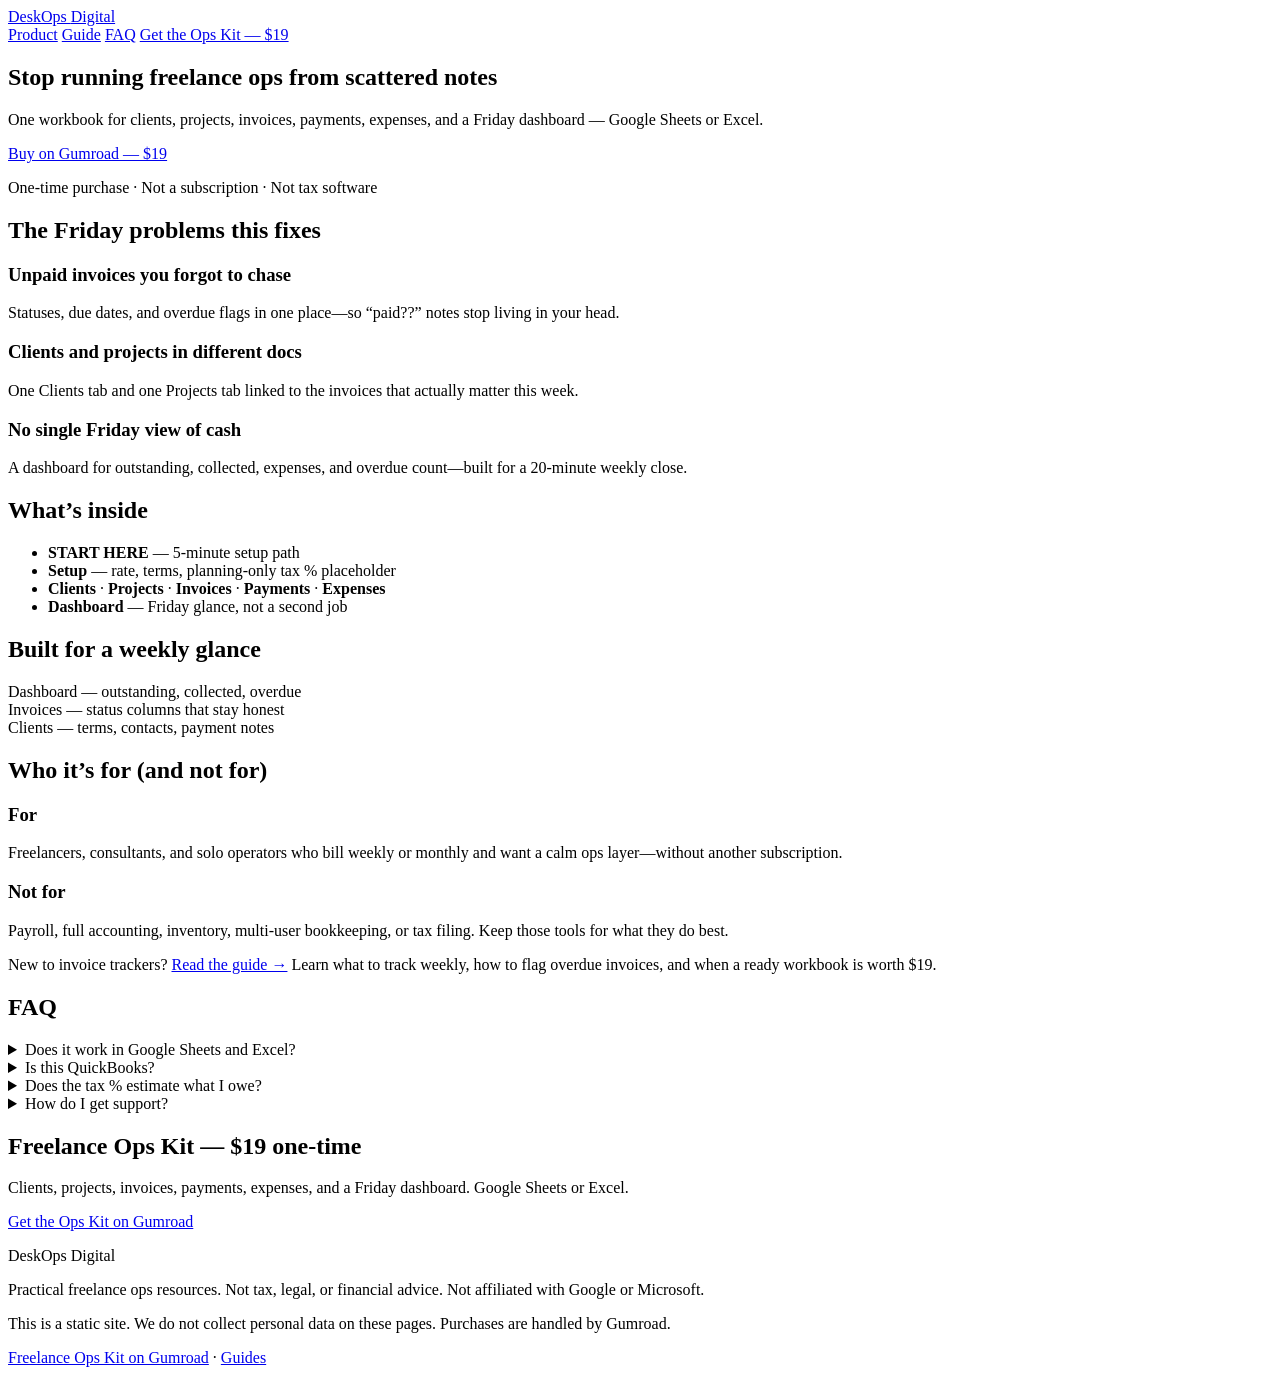
==== index.html @ dc0d470a "Add index.html" ====
<!DOCTYPE html>
<html lang="en">
<head>
  <meta charset="utf-8">
  <meta name="viewport" content="width=device-width, initial-scale=1">
  <title>Freelance Ops Kit — Client, Invoice &amp; Expense Tracker | DeskOps Digital</title>
  <meta name="description" content="One spreadsheet for freelance clients, invoices, payments, and expenses. Google Sheets &amp; Excel. $19 one-time. Friday dashboard included.">
  <meta name="robots" content="index,follow">
  <link rel="canonical" href="https://simul813.github.io/deskops-digital/">
  <meta property="og:type" content="website">
  <meta property="og:title" content="Freelance Ops Kit — Client, Invoice &amp; Expense Tracker | DeskOps Digital">
  <meta property="og:description" content="One spreadsheet for freelance clients, invoices, payments, and expenses. Google Sheets &amp; Excel. $19 one-time.">
  <meta property="og:url" content="https://simul813.github.io/deskops-digital/">
  <meta property="og:site_name" content="DeskOps Digital">
  <meta name="twitter:card" content="summary">
  <link rel="stylesheet" href="styles.css">
  <script type="application/ld+json">
  {
    "@context": "https://schema.org",
    "@type": "FAQPage",
    "mainEntity": [
      {
        "@type": "Question",
        "name": "Does it work in Google Sheets and Excel?",
        "acceptedAnswer": {
          "@type": "Answer",
          "text": "Yes. The Freelance Ops Kit ships as a single .xlsx file that opens cleanly in Google Sheets and Microsoft Excel."
        }
      },
      {
        "@type": "Question",
        "name": "Is this a QuickBooks replacement?",
        "acceptedAnswer": {
          "@type": "Answer",
          "text": "No. It is a lightweight freelance ops workbook for clients, invoices, payments, expenses, and a Friday dashboard—not full accounting software."
        }
      },
      {
        "@type": "Question",
        "name": "Does it calculate my taxes?",
        "acceptedAnswer": {
          "@type": "Answer",
          "text": "No. Any tax percentage field is a planning placeholder only, to help you remember to set money aside. It is not tax advice or a calculation of what you owe."
        }
      },
      {
        "@type": "Question",
        "name": "How do I get support?",
        "acceptedAnswer": {
          "@type": "Answer",
          "text": "Use the email on your Gumroad receipt for product support questions."
        }
      }
    ]
  }
  </script>
</head>
<body>
  <header class="site-header">
    <div class="wrap inner">
      <a class="wordmark" href="index.html">DeskOps <span>Digital</span></a>
      <nav class="nav" aria-label="Primary">
        <a href="#product">Product</a>
        <a href="guides/freelance-invoice-tracker-spreadsheet.html">Guide</a>
        <a href="#faq">FAQ</a>
        <a class="btn btn-primary btn-header" href="https://vancesterling.gumroad.com/l/ddcdbx?utm_source=deskops_site&amp;utm_medium=web&amp;utm_campaign=freelance_ops_kit" target="_blank" rel="noopener noreferrer">Get the Ops Kit — $19</a>
      </nav>
    </div>
  </header>

  <main>
    <section class="hero wrap" id="product">
      <h1>Stop running freelance ops from scattered notes</h1>
      <p class="subhead">One workbook for clients, projects, invoices, payments, expenses, and a Friday dashboard — Google Sheets or Excel.</p>
      <div class="hero-cta">
        <a class="btn btn-primary btn-lg" href="https://vancesterling.gumroad.com/l/ddcdbx?utm_source=deskops_site&amp;utm_medium=web&amp;utm_campaign=freelance_ops_kit" target="_blank" rel="noopener noreferrer">Buy on Gumroad — $19</a>
        <p class="trust">One-time purchase · Not a subscription · Not tax software</p>
      </div>
    </section>

    <section class="section wrap" aria-labelledby="problems-title">
      <h2 id="problems-title" class="section-title">The Friday problems this fixes</h2>
      <div class="cards">
        <article class="card">
          <h3>Unpaid invoices you forgot to chase</h3>
          <p>Statuses, due dates, and overdue flags in one place—so “paid??” notes stop living in your head.</p>
        </article>
        <article class="card">
          <h3>Clients and projects in different docs</h3>
          <p>One Clients tab and one Projects tab linked to the invoices that actually matter this week.</p>
        </article>
        <article class="card">
          <h3>No single Friday view of cash</h3>
          <p>A dashboard for outstanding, collected, expenses, and overdue count—built for a 20-minute weekly close.</p>
        </article>
      </div>
    </section>

    <section class="section wrap" aria-labelledby="inside-title">
      <h2 id="inside-title" class="section-title">What’s inside</h2>
      <div class="inside">
        <ul>
          <li><strong>START HERE</strong> — 5-minute setup path</li>
          <li><strong>Setup</strong> — rate, terms, planning-only tax % placeholder</li>
          <li><strong>Clients</strong> · <strong>Projects</strong> · <strong>Invoices</strong> · <strong>Payments</strong> · <strong>Expenses</strong></li>
          <li><strong>Dashboard</strong> — Friday glance, not a second job</li>
        </ul>
      </div>
    </section>

    <section class="section wrap" aria-labelledby="shots-title">
      <h2 id="shots-title" class="section-title">Built for a weekly glance</h2>
      <div class="strip" role="list">
        <div class="shot" role="listitem" aria-label="Dashboard preview placeholder">Dashboard — outstanding, collected, overdue</div>
        <div class="shot" role="listitem" aria-label="Invoices status columns placeholder">Invoices — status columns that stay honest</div>
        <div class="shot" role="listitem" aria-label="Clients tab placeholder">Clients — terms, contacts, payment notes</div>
      </div>
    </section>

    <section class="section wrap" aria-labelledby="who-title">
      <h2 id="who-title" class="section-title">Who it’s for (and not for)</h2>
      <div class="who-grid">
        <article class="card who-for">
          <h3>For</h3>
          <p>Freelancers, consultants, and solo operators who bill weekly or monthly and want a calm ops layer—without another subscription.</p>
        </article>
        <article class="card who-not">
          <h3>Not for</h3>
          <p>Payroll, full accounting, inventory, multi-user bookkeeping, or tax filing. Keep those tools for what they do best.</p>
        </article>
      </div>
    </section>

    <section class="section wrap">
      <div class="bridge">
        <p>New to invoice trackers? <a href="guides/freelance-invoice-tracker-spreadsheet.html">Read the guide →</a> Learn what to track weekly, how to flag overdue invoices, and when a ready workbook is worth $19.</p>
      </div>
    </section>

    <section class="section wrap faq" id="faq" aria-labelledby="faq-title">
      <h2 id="faq-title" class="section-title">FAQ</h2>
      <details>
        <summary>Does it work in Google Sheets and Excel?</summary>
        <p>Yes. The kit ships as a single <code>.xlsx</code> that opens cleanly in Google Sheets and Microsoft Excel—so you are not locked to one ecosystem.</p>
      </details>
      <details>
        <summary>Is this QuickBooks?</summary>
        <p>No. It is a freelance ops tracker for clients, invoices, payments, expenses, and a Friday dashboard—not accounting software.</p>
      </details>
      <details>
        <summary>Does the tax % estimate what I owe?</summary>
        <p>No. The tax field is a <strong>planning placeholder</strong> only—something that helps you remember to set money aside for later review with a qualified professional. It is not a calculation of what you owe, and this site does not give tax advice.</p>
      </details>
      <details>
        <summary>How do I get support?</summary>
        <p>Reply via the email on your Gumroad receipt. Keep product questions there so purchase context stays attached.</p>
      </details>
    </section>

    <section class="section wrap">
      <div class="cta-band">
        <h2>Freelance Ops Kit — $19 one-time</h2>
        <p>Clients, projects, invoices, payments, expenses, and a Friday dashboard. Google Sheets or Excel.</p>
        <a class="btn btn-primary btn-lg" href="https://vancesterling.gumroad.com/l/ddcdbx?utm_source=deskops_site&amp;utm_medium=web&amp;utm_campaign=freelance_ops_kit" target="_blank" rel="noopener noreferrer">Get the Ops Kit on Gumroad</a>
      </div>
    </section>
  </main>

  <footer class="site-footer">
    <div class="wrap">
      <p class="brand">DeskOps Digital</p>
      <p>Practical freelance ops resources. Not tax, legal, or financial advice. Not affiliated with Google or Microsoft.</p>
      <p>This is a static site. We do not collect personal data on these pages. Purchases are handled by Gumroad.</p>
      <p><a href="https://vancesterling.gumroad.com/l/ddcdbx?utm_source=deskops_site&amp;utm_medium=web&amp;utm_campaign=freelance_ops_kit" target="_blank" rel="noopener noreferrer">Freelance Ops Kit on Gumroad</a> · <a href="guides/index.html">Guides</a></p>
    </div>
  </footer>
</body>
</html>
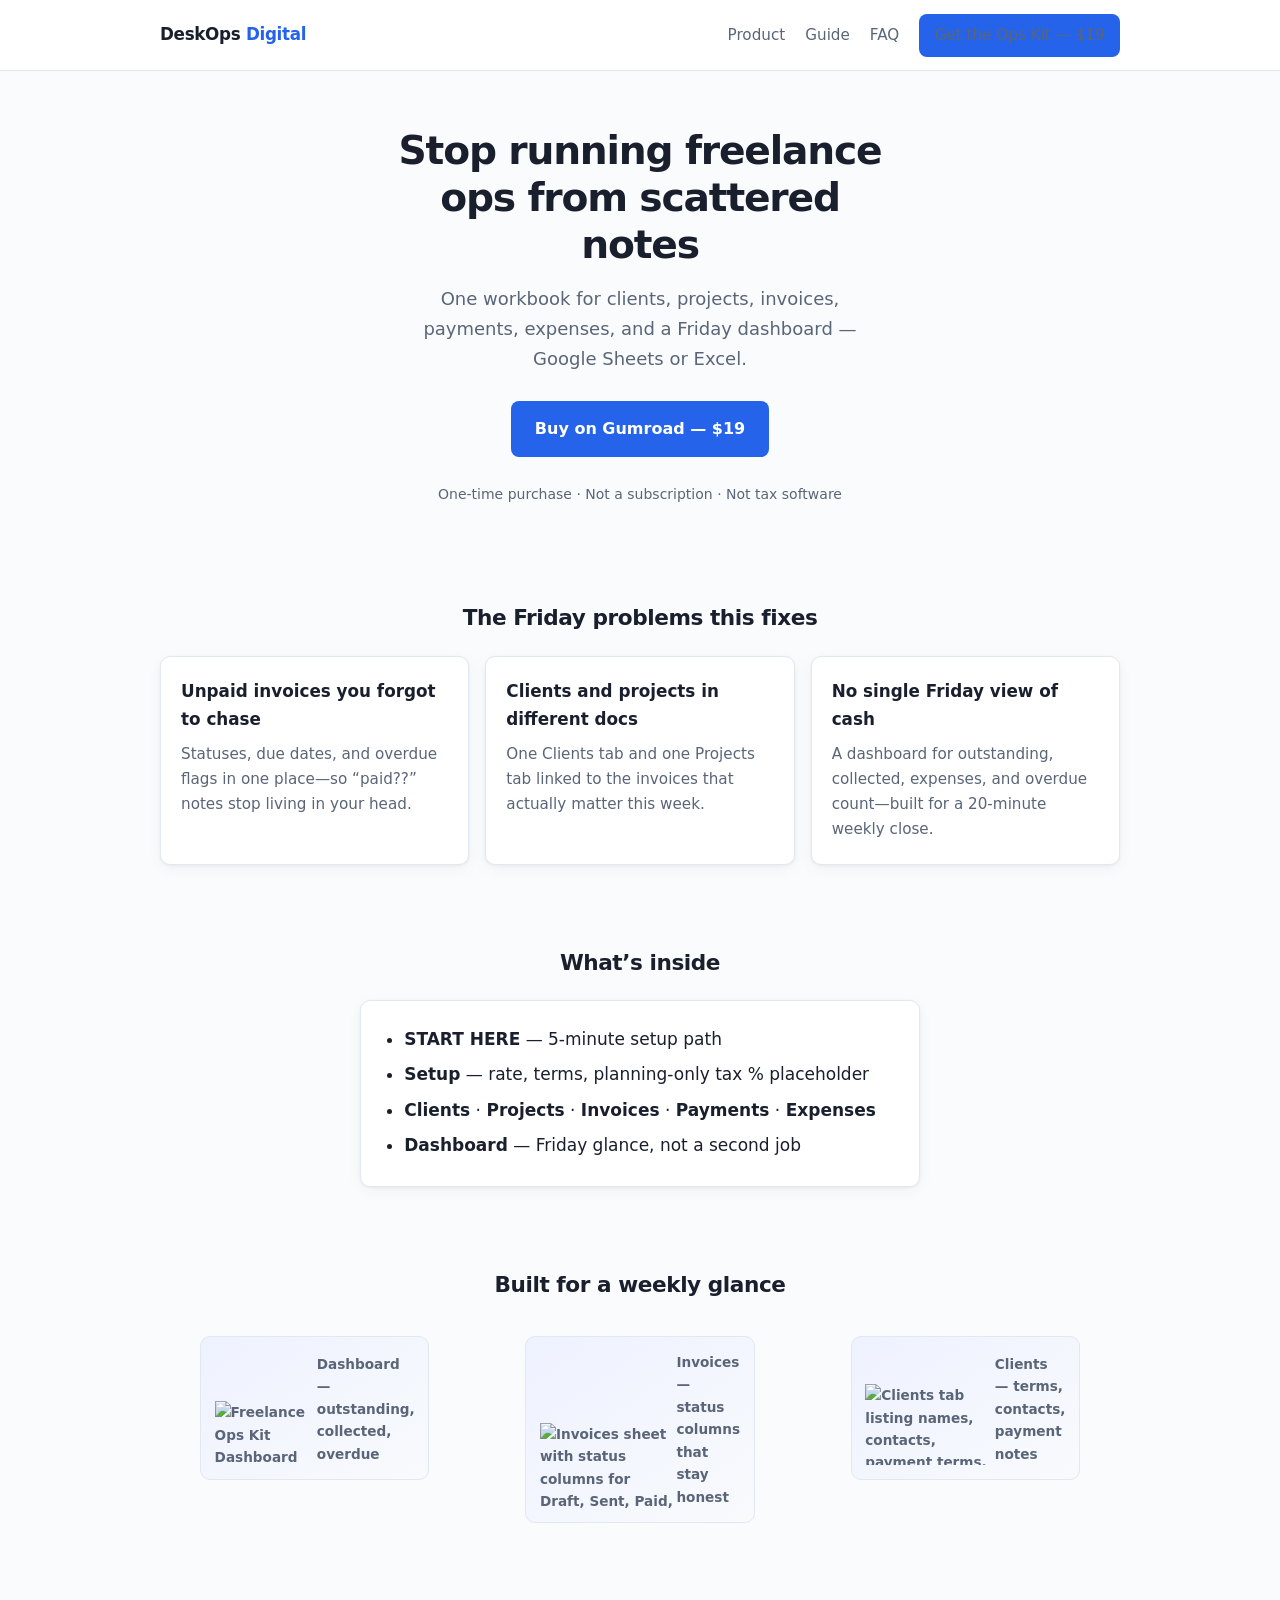
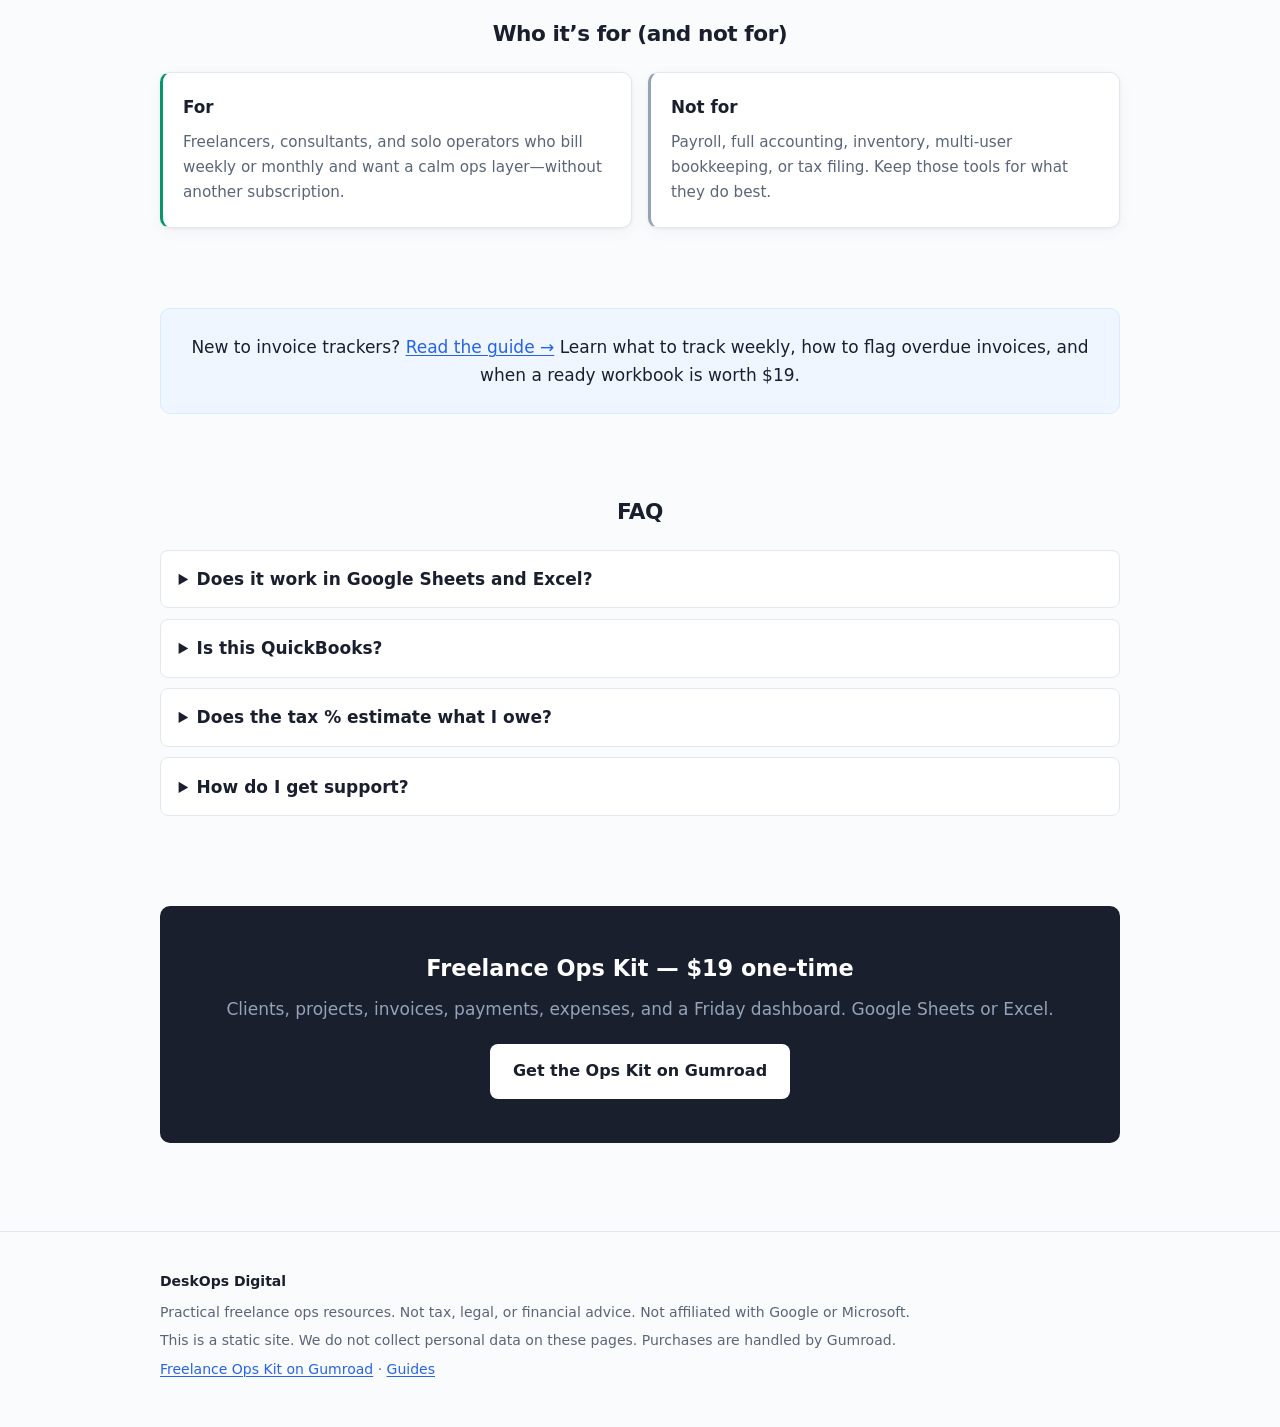
==== commit 5deae765: "Publish DeskOps screenshots: index.html" ====
--- a/index.html
+++ b/index.html
@@ -6,11 +6,11 @@
   <title>Freelance Ops Kit — Client, Invoice &amp; Expense Tracker | DeskOps Digital</title>
   <meta name="description" content="One spreadsheet for freelance clients, invoices, payments, and expenses. Google Sheets &amp; Excel. $19 one-time. Friday dashboard included.">
   <meta name="robots" content="index,follow">
-  <link rel="canonical" href="https://simul813.github.io/deskops-digital/">
+  <link rel="canonical" href="https://deskops.digital/">
   <meta property="og:type" content="website">
   <meta property="og:title" content="Freelance Ops Kit — Client, Invoice &amp; Expense Tracker | DeskOps Digital">
   <meta property="og:description" content="One spreadsheet for freelance clients, invoices, payments, and expenses. Google Sheets &amp; Excel. $19 one-time.">
-  <meta property="og:url" content="https://simul813.github.io/deskops-digital/">
+  <meta property="og:url" content="https://deskops.digital/">
   <meta property="og:site_name" content="DeskOps Digital">
   <meta name="twitter:card" content="summary">
   <link rel="stylesheet" href="styles.css">
@@ -111,9 +111,18 @@
     <section class="section wrap" aria-labelledby="shots-title">
       <h2 id="shots-title" class="section-title">Built for a weekly glance</h2>
       <div class="strip" role="list">
-        <div class="shot" role="listitem" aria-label="Dashboard preview placeholder">Dashboard — outstanding, collected, overdue</div>
-        <div class="shot" role="listitem" aria-label="Invoices status columns placeholder">Invoices — status columns that stay honest</div>
-        <div class="shot" role="listitem" aria-label="Clients tab placeholder">Clients — terms, contacts, payment notes</div>
+        <figure class="shot" role="listitem">
+          <img src="images/dashboard.png" width="960" height="600" alt="Freelance Ops Kit Dashboard showing outstanding invoices, collected payments, and overdue count" loading="lazy" />
+          <figcaption>Dashboard — outstanding, collected, overdue</figcaption>
+        </figure>
+        <figure class="shot" role="listitem">
+          <img src="images/invoices.png" width="960" height="600" alt="Invoices sheet with status columns for Draft, Sent, Paid, and Void using sample freelance invoice rows" loading="lazy" />
+          <figcaption>Invoices — status columns that stay honest</figcaption>
+        </figure>
+        <figure class="shot" role="listitem">
+          <img src="images/clients.png" width="960" height="600" alt="Clients tab listing names, contacts, payment terms, rates, and status notes" loading="lazy" />
+          <figcaption>Clients — terms, contacts, payment notes</figcaption>
+        </figure>
       </div>
     </section>
 
--- a/styles.css
+++ b/styles.css
@@ -0,0 +1,477 @@
+/* DeskOps Digital — minimal professional CSS */
+:root {
+  --ink: #1a1f2e;
+  --muted: #5a6578;
+  --bg: #fafbfc;
+  --card: #ffffff;
+  --line: #e2e8f0;
+  --accent: #2563eb;
+  --accent-hover: #1d4ed8;
+  --accent-soft: #eff6ff;
+  --ok: #059669;
+  --radius: 10px;
+  --shadow: 0 1px 3px rgba(26, 31, 46, 0.06), 0 4px 16px rgba(26, 31, 46, 0.04);
+  --max: 720px;
+  --wide: 960px;
+  --font: system-ui, -apple-system, "Segoe UI", Roboto, "Helvetica Neue", Arial, sans-serif;
+}
+
+*, *::before, *::after { box-sizing: border-box; }
+
+html { scroll-behavior: smooth; }
+
+body {
+  margin: 0;
+  font-family: var(--font);
+  font-size: 17px;
+  line-height: 1.65;
+  color: var(--ink);
+  background: var(--bg);
+  -webkit-font-smoothing: antialiased;
+}
+
+img { max-width: 100%; height: auto; display: block; }
+
+a { color: var(--accent); text-decoration-thickness: 1px; text-underline-offset: 2px; }
+a:hover { color: var(--accent-hover); }
+
+.wrap {
+  width: min(100% - 2rem, var(--wide));
+  margin-inline: auto;
+}
+
+.wrap-narrow {
+  width: min(100% - 2rem, var(--max));
+  margin-inline: auto;
+}
+
+/* Header */
+.site-header {
+  background: var(--card);
+  border-bottom: 1px solid var(--line);
+  position: sticky;
+  top: 0;
+  z-index: 40;
+}
+
+.site-header .inner {
+  display: flex;
+  align-items: center;
+  justify-content: space-between;
+  gap: 1rem;
+  padding: 0.85rem 0;
+  flex-wrap: wrap;
+}
+
+.wordmark {
+  font-weight: 700;
+  font-size: 1.05rem;
+  letter-spacing: -0.02em;
+  color: var(--ink);
+  text-decoration: none;
+}
+
+.wordmark span { color: var(--accent); }
+
+.nav {
+  display: flex;
+  align-items: center;
+  gap: 1.25rem;
+  flex-wrap: wrap;
+}
+
+.nav a {
+  color: var(--muted);
+  text-decoration: none;
+  font-size: 0.95rem;
+  font-weight: 500;
+}
+
+.nav a:hover { color: var(--ink); }
+
+.btn {
+  display: inline-flex;
+  align-items: center;
+  justify-content: center;
+  gap: 0.35rem;
+  padding: 0.65rem 1.15rem;
+  border-radius: 8px;
+  font-weight: 600;
+  font-size: 0.95rem;
+  text-decoration: none;
+  border: 1px solid transparent;
+  cursor: pointer;
+  transition: background 0.15s, color 0.15s, border-color 0.15s;
+}
+
+.btn-primary {
+  background: var(--accent);
+  color: #fff;
+}
+
+.btn-primary:hover {
+  background: var(--accent-hover);
+  color: #fff;
+}
+
+.btn-ghost {
+  background: transparent;
+  color: var(--ink);
+  border-color: var(--line);
+}
+
+.btn-ghost:hover {
+  background: var(--card);
+  color: var(--ink);
+  border-color: #cbd5e1;
+}
+
+.btn-lg { padding: 0.85rem 1.4rem; font-size: 1rem; }
+
+.btn-header {
+  padding: 0.5rem 0.9rem;
+  font-size: 0.875rem;
+}
+
+/* Hero */
+.hero {
+  padding: 3.5rem 0 2.5rem;
+  text-align: center;
+}
+
+.hero h1 {
+  font-size: clamp(1.75rem, 4vw, 2.45rem);
+  line-height: 1.2;
+  letter-spacing: -0.03em;
+  margin: 0 0 1rem;
+  max-width: 18ch;
+  margin-inline: auto;
+}
+
+.hero .subhead {
+  font-size: 1.125rem;
+  color: var(--muted);
+  max-width: 42ch;
+  margin: 0 auto 1.75rem;
+}
+
+.hero-cta {
+  display: flex;
+  flex-direction: column;
+  align-items: center;
+  gap: 0.75rem;
+}
+
+.trust {
+  font-size: 0.875rem;
+  color: var(--muted);
+}
+
+/* Cards */
+.section { padding: 2.5rem 0; }
+
+.section-title {
+  font-size: 1.35rem;
+  letter-spacing: -0.02em;
+  margin: 0 0 1.25rem;
+  text-align: center;
+}
+
+.cards {
+  display: grid;
+  grid-template-columns: repeat(auto-fit, minmax(240px, 1fr));
+  gap: 1rem;
+}
+
+.card {
+  background: var(--card);
+  border: 1px solid var(--line);
+  border-radius: var(--radius);
+  padding: 1.35rem 1.25rem;
+  box-shadow: var(--shadow);
+}
+
+.card h3 {
+  margin: 0 0 0.5rem;
+  font-size: 1.05rem;
+}
+
+.card p {
+  margin: 0;
+  color: var(--muted);
+  font-size: 0.95rem;
+}
+
+/* Inside list */
+.inside {
+  background: var(--card);
+  border: 1px solid var(--line);
+  border-radius: var(--radius);
+  padding: 1.5rem 1.5rem 1.25rem;
+  box-shadow: var(--shadow);
+  max-width: 560px;
+  margin-inline: auto;
+}
+
+.inside ul {
+  margin: 0;
+  padding-left: 1.2rem;
+}
+
+.inside li { margin-bottom: 0.45rem; }
+
+/* Screenshot placeholders */
+.strip {
+  display: grid;
+  grid-template-columns: repeat(auto-fit, minmax(200px, 1fr));
+  gap: 1rem;
+}
+
+.shot {
+  background: linear-gradient(145deg, #eef2ff, #f8fafc);
+  border: 1px solid var(--line);
+  border-radius: var(--radius);
+  aspect-ratio: 16 / 10;
+  display: flex;
+  align-items: flex-end;
+  padding: 0.85rem;
+  color: var(--muted);
+  font-size: 0.85rem;
+  font-weight: 600;
+}
+
+/* Who */
+.who-grid {
+  display: grid;
+  grid-template-columns: repeat(auto-fit, minmax(260px, 1fr));
+  gap: 1rem;
+}
+
+.who-for { border-left: 3px solid var(--ok); }
+.who-not { border-left: 3px solid #94a3b8; }
+
+/* Bridge */
+.bridge {
+  text-align: center;
+  background: var(--accent-soft);
+  border-radius: var(--radius);
+  padding: 1.5rem;
+  border: 1px solid #dbeafe;
+}
+
+.bridge p { margin: 0; }
+
+/* FAQ */
+.faq details {
+  background: var(--card);
+  border: 1px solid var(--line);
+  border-radius: 8px;
+  padding: 0.9rem 1.1rem;
+  margin-bottom: 0.65rem;
+}
+
+.faq summary {
+  font-weight: 600;
+  cursor: pointer;
+}
+
+.faq details p {
+  margin: 0.65rem 0 0;
+  color: var(--muted);
+  font-size: 0.95rem;
+}
+
+/* Final CTA band */
+.cta-band {
+  text-align: center;
+  padding: 2.75rem 1.5rem;
+  background: var(--ink);
+  color: #e2e8f0;
+  border-radius: var(--radius);
+}
+
+.cta-band h2 {
+  color: #fff;
+  margin: 0 0 0.5rem;
+  font-size: 1.4rem;
+}
+
+.cta-band p {
+  margin: 0 0 1.25rem;
+  color: #94a3b8;
+}
+
+.cta-band .btn-primary {
+  background: #fff;
+  color: var(--ink);
+}
+
+.cta-band .btn-primary:hover {
+  background: #e2e8f0;
+  color: var(--ink);
+}
+
+/* Footer */
+.site-footer {
+  margin-top: 3rem;
+  padding: 2rem 0 2.5rem;
+  border-top: 1px solid var(--line);
+  font-size: 0.875rem;
+  color: var(--muted);
+}
+
+.site-footer .brand {
+  font-weight: 700;
+  color: var(--ink);
+  margin-bottom: 0.5rem;
+}
+
+.site-footer p { margin: 0.35rem 0; }
+
+/* Article */
+.breadcrumb {
+  font-size: 0.875rem;
+  color: var(--muted);
+  padding: 1.25rem 0 0;
+}
+
+.breadcrumb a { color: var(--muted); text-decoration: none; }
+.breadcrumb a:hover { color: var(--accent); }
+
+.article {
+  padding-bottom: 3rem;
+}
+
+.article h1 {
+  font-size: clamp(1.6rem, 3.5vw, 2.1rem);
+  line-height: 1.25;
+  letter-spacing: -0.025em;
+  margin: 0.75rem 0 0.5rem;
+}
+
+.byline {
+  font-size: 0.9rem;
+  color: var(--muted);
+  margin-bottom: 2rem;
+}
+
+.article h2 {
+  font-size: 1.35rem;
+  letter-spacing: -0.02em;
+  margin: 2.25rem 0 0.85rem;
+  padding-top: 0.5rem;
+}
+
+.article h3 {
+  font-size: 1.1rem;
+  margin: 1.5rem 0 0.6rem;
+}
+
+.article p { margin: 0 0 1rem; }
+
+.article ul, .article ol {
+  margin: 0 0 1.15rem;
+  padding-left: 1.35rem;
+}
+
+.article li { margin-bottom: 0.35rem; }
+
+.article table {
+  width: 100%;
+  border-collapse: collapse;
+  font-size: 0.92rem;
+  margin: 0 0 1.25rem;
+  background: var(--card);
+  border: 1px solid var(--line);
+  border-radius: var(--radius);
+  overflow: hidden;
+}
+
+.article th, .article td {
+  text-align: left;
+  padding: 0.65rem 0.75rem;
+  border-bottom: 1px solid var(--line);
+  vertical-align: top;
+}
+
+.article th {
+  background: #f1f5f9;
+  font-weight: 600;
+}
+
+.article tr:last-child td { border-bottom: none; }
+
+.soft-cta {
+  background: var(--accent-soft);
+  border: 1px solid #bfdbfe;
+  border-radius: var(--radius);
+  padding: 1.35rem 1.4rem;
+  margin: 2rem 0;
+}
+
+.soft-cta p { margin: 0 0 0.75rem; }
+.soft-cta p:last-child { margin-bottom: 0; }
+.soft-cta strong { color: var(--ink); }
+
+.related {
+  margin-top: 2.5rem;
+  padding-top: 1.5rem;
+  border-top: 1px solid var(--line);
+}
+
+.related h2 { margin-top: 0; font-size: 1.15rem; }
+
+.disclaimer {
+  font-size: 0.85rem;
+  color: var(--muted);
+  margin-top: 2rem;
+  padding-top: 1rem;
+  border-top: 1px solid var(--line);
+}
+
+/* Guides index */
+.guide-list {
+  list-style: none;
+  padding: 0;
+  margin: 1.5rem 0 0;
+}
+
+.guide-list li {
+  background: var(--card);
+  border: 1px solid var(--line);
+  border-radius: var(--radius);
+  padding: 1.15rem 1.25rem;
+  margin-bottom: 0.75rem;
+  box-shadow: var(--shadow);
+}
+
+.guide-list a {
+  font-weight: 600;
+  text-decoration: none;
+  color: var(--ink);
+}
+
+.guide-list a:hover { color: var(--accent); }
+
+.guide-list .meta {
+  display: block;
+  font-size: 0.875rem;
+  color: var(--muted);
+  margin-top: 0.25rem;
+  font-weight: 400;
+}
+
+/* 404 */
+.err {
+  text-align: center;
+  padding: 5rem 1rem;
+}
+
+.err h1 { margin-bottom: 0.5rem; }
+
+@media (max-width: 560px) {
+  body { font-size: 16px; }
+  .hero { padding-top: 2.25rem; }
+  .btn-header { width: 100%; }
+  .nav { width: 100%; }
+}
